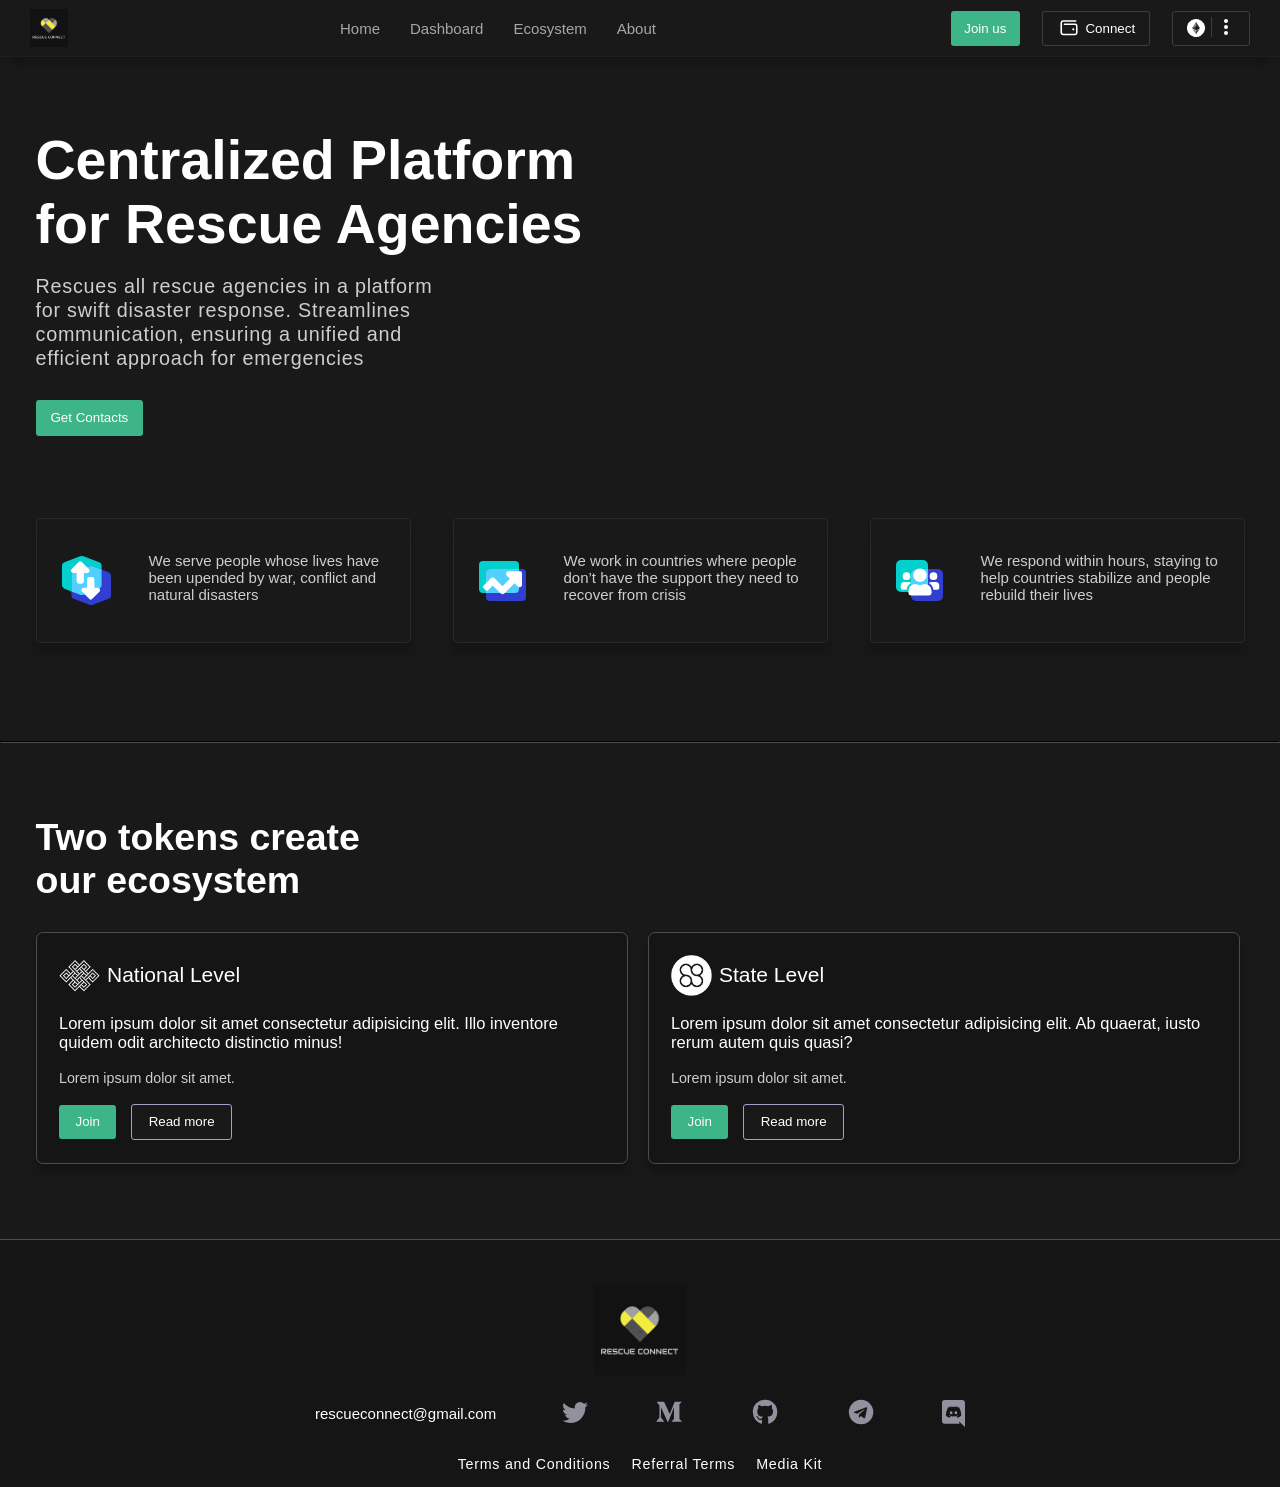
==== index.html @ bce7a572 "Add files via upload" ====
<!DOCTYPE html>
<html lang="en">

<head>
  <meta charset="UTF-8">
  <meta name="viewport" content="width=device-width, initial-scale=1.0">
  <title>Rescue Connect</title>

  <link rel="icon" type="image/x-icon" href="./images/favicon.ico">

  <link rel="stylesheet" href="./styles/header.css">
  <link rel="stylesheet" href="./styles/footer.css">
  <link rel="stylesheet" href="./styles/general.css">
  <link rel="stylesheet" href="./styles/utility.css">

  <link rel="stylesheet" href="./styles/page/home.css">

  <script defer src="./script.js"></script>
</head>

<body>
  <header>
    <nav class="sidebar-nav">
      <div class="sidebar-head">
        <a href="./index.html">
          <span class="sidebar-logo-content">
            <img src="./images/logo.png" alt="Logo">
            <span></span>
          </span>
        </a>
        <img class="close-menu" src="./images/header/close-menu.svg" alt="Close Sidebar">
      </div>
      <ul>
        <li class="home-link header-link">
          <a href="./index.html">Home</a>
        </li>
        <li class="dashboard-link header-link">
          <a href="./dashboard.html">Dashboard</a>
        </li>
        <!-- <li class="nft-link header-link">
          <a href="#">
            NFT
            <ul>
              <li class="mint-link header-link">Mint</li>
              <li class="stake-link header-link">Stake NFT</li>
            </ul>
          </a>
        </li> -->
        <!-- <li class="earn-link header-link">
          <a href="/stats.html">Stats</a>
        </li> -->
        <!-- <li class="buy-link header-link">
          <a href="#">Buy</a>
        </li> -->
        <li class="referrals-link header-link">
          <a href="#">Referrals</a>
        </li>
        <li class="ecosystem-link header-link">
          <a href="#">Ecosystem</a>
        </li>
        <li class="about-link header-link">
          <a href="#">About</a>
        </li>
      </ul>
    </nav>

    <div class="header-left-section">
      <img class="nav-toggle-btn" src="./images/header/menu-hamburger.svg" alt="Menu Toggle">
      <a href="./index.html">
        <span class="header-logo-content">
          <img src="./images/logo.png" alt="Logo">
          <span></span>
        </span>
      </a>
    </div>

    <nav class="header-nav">
      <ul>
        <li class="home-link header-link">
          <a href="./index.html">Home</a>
        </li>
        <li class="dashboard-link header-link">
          <a href="./dashboard.html">Dashboard</a>
        </li>
        <!-- <li class="nft-link header-link">
          <a href="#nft">NFT</a>
        </li> -->
        <!-- <li class="earn-link header-link">
          <a href="./stats.html">Stats</a>
        </li> -->
        <!-- <li class="buy-link header-link">
          <a href="#buy">Buy</a>
        </li> -->
        <li class="referrals-link header-link">
          <a href="#referrals">Referrals</a>
        </li>
        <li class="ecosystem-link header-link">
          <a href="#ecosystem">Ecosystem</a>
        </li>
        <li class="about-link header-link">
          <a href="#about">About</a>
        </li>
      </ul>
    </nav>

    <div class="header-right-section">
      <button class="trade-btn | primary-btn green-btn">
        Join us
      </button>
      <button class="connect-btn-large connect-btn | primary-btn black-btn gray-btn">
        <img src="images/header/connect-wallet.svg">
        <span>
          Connect
        </span>
      </button>
      <button class="connect-btn-small connect-btn | primary-btn black-btn gray-btn">
        <img src="./images/header/connect-wallet.svg">
        <span>
          Connect
        </span>
      </button>
      <button class="network-btn | primary-btn black-btn gray-btn">
        <img class="network-eth-btn" src="./images/header/ethereum-header.svg">
        <span class="vertical-line"></span>
        <img class="network-more-img" src="./images/header/more-dots.svg">
      </button>
    </div>
  </header>

  <main>
    <section class="main-section">
      <div class="container-1 container">
        <h2>Centralized Platform<br> for Rescue Agencies</h2>
        <p>Rescues all rescue agencies in a platform for swift disaster response. Streamlines communication, ensuring a unified and efficient approach for emergencies</p>
        <button class="primary-btn green-btn home-btn">
          Get Contacts
        </button>
      </div>

      <div class="container-2 container">
        <div class="card">
          <img src="images/home/trading-volume.svg">
          <div class="card-content">
            <p>We serve people whose lives have been upended by war, conflict and natural disasters</p>
            <span></span>
          </div>
        </div>
        <div class="card">
          <img src="images/home/open-interest.svg">
          <div class="card-content">
            <p>We work in countries where people don’t have the support they need to recover from crisis</p>
            <span></span>
          </div>
        </div>
        <div class="card">
          <img src="images/home/total-users.svg">
          <div class="card-content">
            <p>We respond within hours, staying to help countries stabilize and people rebuild their lives</p>
            <span></span>
          </div>
        </div>
      </div>
    </section>

    <hr>

    <!-- <section class="benifits-section">
      <div class="container-1 container">
        <div>
          <div class="card-head">
            <img src="images/home/liquidation-risks.svg">
            <span>Reduce Liquidation Risks</span>
          </div>
          <span class="card-description">
            An aggregate of high-quality price feeds determine when liquidations occur. This keeps positions safe from
            temporary wicks.
          </span>
        </div>
        <div>
          <div class="card-head">
            <img src="images/home/save-on-costs.svg">
            <span>Save on Costs</span>
          </div>
          <span class="card-description">
            Enter and exit positions with minimal spread and zero price impact. Get the
            optimal price without
            incurring additional costs.
          </span>
        </div>
        <div>
          <div class="card-head">
            <img src="images/home/simple-swaps.svg">
            <span>Simple Swaps</span>
          </div>
          <span class="card-description">
            Open positions through a simple swap interface. Conveniently swap from any
            supported asset into the
            position of your
            choice.
          </span>
        </div>
      </div>
    </section> -->

    <section class="token-section">
      <p class="token-section-heading container">Two tokens create <br> our ecosystem</p>
      <div class="container-1 container">
        <div class="card">
          <div class="card-head">
            <img src="images/home/romi.png">
            <span>National Level</span>
          </div>
          <div class="card-options">
            <p class="card-description">Lorem ipsum dolor sit amet consectetur adipisicing elit. Illo inventore quidem odit architecto distinctio minus!
            </p>
            <p class="card-apr">Lorem ipsum dolor sit amet.
            </p>
            <div class="card-actions">
              <button class="primary-btn green-btn card-btn">Join</button>
              <button class="primary-btn black-btn card-btn">Read more</button>
            </div>
          </div>
        </div>
        <div class="card">
          <div class="card-head">
            <img src="images/home/zlp.png">
            <span>State Level</span>
          </div>
          <div class="card-options">
            <p class="card-description">Lorem ipsum dolor sit amet consectetur adipisicing elit. Ab quaerat, iusto rerum autem quis quasi?</p>
            <p class="card-apr">Lorem ipsum dolor sit amet.</p>
            <div class="card-actions">
              <button class="primary-btn green-btn card-btn">Join</button>
              <button class="primary-btn black-btn card-btn">Read more</button>
            </div>
          </div>
        </div>
      </div>
    </section>
  </main>

  <footer>
    <div class="footer-logo">
      <img src="./images/logo.png" alt="Logo">
      <span></span>
    </div>
    <div class="social-links">
      <a href="#">
        rescueconnect@gmail.com
      </a>
      <a href="#">
        <img class="twitter-img" src="./images/social-icons/Twitter.svg">
      </a>
      <a href="#">
        <img class="medium-img" src="./images/social-icons/Medium.svg">
      </a>
      <a href="#">
        <img class="github-img" src="./images/social-icons/Github.svg">
      </a>
      <a href="#">
        <img class="telegram-img" src="./images/social-icons/Telegram.svg">
      </a>
      <a href="#">
        <img class="discord-img" src="./images/social-icons/Discord.svg">
      </a>
    </div>
    <div class="other-links">
      <a href="">Terms and Conditions</a>
      <a href="">Referral Terms</a>
      <a href="">Media Kit</a>
    </div>
  </footer>
</body>

</html>
---- styles/header.css ----
header {
  display: flex;
  justify-content: space-between;
  align-items: center;
  height: 3.8rem;
  border-bottom: 0.7px solid rgb(31, 31, 31);
  overflow: hidden;
  padding: 0.7rem 2rem;
  box-shadow: 0px 17px 9px -10px rgba(0, 0, 0, 0.2);
}
.header-left-section {
  display: flex;
  align-items: center;
  white-space: nowrap;
}
.nav-toggle-btn {
  display: none;
}

.header-logo-content {
  display: flex;
  align-items: center;
}
.header-logo-content img {
  height: 2.5rem;
}
.header-logo-content span {
  font-family: "ff-logo", sans-serif, Arial;
  font-size: 1.5rem;
}

.header-nav ul {
  display: flex;
}
.header-nav ul li,
.sidebar-nav ul li {
  list-style: none;
  padding: 0 1rem;
}
.header-nav li a,
.sidebar-nav li a {
  color: rgb(167, 167, 169);
}
.header-nav li a:hover,
.sidebar-nav li a:hover {
  color: rgb(238, 238, 238);
}

.sidebar-nav {
  display: none;
  opacity: 0;
}

.header-right-section {
  display: flex;
}
.header-right-section button {
  margin-left: 1.5rem;
}
.connect-btn {
  display: flex;
  align-items: center;
  justify-content: center;
  column-gap: 0.3rem;
}
.connect-btn-large {
  display: flex;
}
.connect-btn-small {
  display: none;
}
.network-btn {
  white-space: nowrap;
}
.network-eth-btn {
  height: 1.2rem;
  margin-right: 0.2rem;
}
.header-logo-content, .sidebar-logo-content {
  color: transparent;
}

@media (max-width: 1300px) {
  .nft-link,
  .buy-link,
  .referrals-link {
    display: none;
  }
}
@media (max-width: 1024px) {
  header {
    padding: 0.9rem 1rem 0.9rem 1.7rem;
  }
  .header-nav {
    display: none;
  }

  .sidebar-nav {
    display: flex;
    justify-content: flex-start;
    flex-direction: column;
    padding: 1rem 0;
    position: fixed;
    width: 20.7rem;
    left: -100%;
    top: 0;
    bottom: 0;
    opacity: 1;
    background-color: rgba(25, 25, 25, 0.87);
    box-shadow: 0.8rem 0.3rem 0.6rem rgba(0, 0, 0, 0.15);
    transition: 0.25s all ease-in-out;
    backdrop-filter: blur(1.2rem);
  }
  .open-nav {
    left: 0;
  }
  .sidebar-head {
    display: flex;
    padding-left: 0.4rem;
    align-items: center;
    justify-content: space-between;
  }
  .sidebar-logo-content {
    display: flex;
    align-items: center;
  }
  .sidebar-logo-content img {
    height: 2rem;
  }
  .sidebar-logo-content span {
    font-family: "ff-logo", sans-serif, Arial;
    font-size: 0.9rem;
  }
  .close-menu {
    height: 1.35rem;
    padding-right: 1.5rem;
  }
  .nav-toggle-btn {
    display: block;
    width: 1.2rem;
    margin-right: 1rem;
  }
  .header-logo-content img {
    height: 1.8rem;
  }
  .header-logo-content span {
    font-size: 0.7rem;
  }
  .header-right-section button {
    margin-left: 1rem;
  }
  .sidebar-nav ul {
    padding: 0.7rem 0;
  }
  .nft-link .stake-link {
    margin-bottom: 0rem;
  }
  ul .earn-link {
    margin-top: 0;
  }
  .header-link {
    display: block;
    font-size: 0.95rem;
    font-weight: 200;
    margin: 2rem 0;
  }
  .header-link a,
  .nft-link li {
    color: rgb(167, 167, 169);
  }

  .connect-btn-large {
    display: none;
  }
  .connect-btn-small {
    display: flex;
  }
}
@media (max-width: 768) {
}
@media (max-width: 500px) {
  header {
    padding: 0.7rem;
  }
  .header-right-section button {
    margin-left: 0.5rem;
  }
}
@media (max-width: 425px) {
  header {
    padding: 0.7rem 0.3rem 0.7rem 0.6rem;
  }
  .nav-toggle-btn {
    width: 1rem;
    margin-right: 0.2rem;
  }
  .header-right-section button {
    padding: 0.3rem 0.3rem;
  }
}
@media (max-width: 350px) {
  /* header {
    padding: 0.1rem 0.5rem 0.9rem 1.7rem;
  } */
  .connect-btn-small img {
    display: none;
  }
}
@media (max-width: 320px) {
  .header-right-section button {
    padding: 0.3rem 0.1rem;
  }
}
---- styles/footer.css ----
footer {
  border-top: 1px solid rgb(77, 77, 78);
  background-color: rgb(21, 21, 21);
  width: 100%;
  padding-top: 3rem;
}
.footer-logo {
  display: flex;
  align-items: center;
  justify-content: center;
}
.footer-logo img {
  height: 6rem;
}
.footer-logo span {
  font-family: "ff-logo", sans-serif, Arial;
  font-size: 1.7rem;
}

.social-links {
  padding-top: 1.5rem;
  display: flex;
  align-items: center;
  justify-content: center;
}
.social-links a {
  margin: 0 2.2rem;
}
.social-links .medium-img,
.social-links .github-img,
.social-links .telegram-img {
  height: 2rem;
}
.social-links .twitter-img {
  height: 1.4rem;
}
.social-links .discord-img {
  margin-top: 0.2rem;
  height: 1.75rem;
}

.other-links {
  padding-top: 1.7rem;
  padding-bottom: 1rem;
  display: flex;
  justify-content: center;
}
.other-links a {
  font-size: 0.95rem;
  letter-spacing: 0.05rem;
  margin: 0 0.7rem;
}

@media (max-width: 900px) {
  .social-links a {
    margin: 0 1rem;
  }
}
@media (max-width: 580px) {
  footer {
    padding-top: 1.7rem;
  }
  .social-links a {
    margin: 0 0.7rem;
  }
  .other-links {
    flex-direction: column;
    row-gap: 0.5rem;
    align-items: center;
    padding-top: 1.2rem;
  }
}
---- styles/general.css ----
@font-face {
  font-family: "ff-logo";
  src: url(fonts/Nesobrite-Book.ttf);
}

*,
:after,
:before {
  box-sizing: border-box;
  padding: 0;
  margin: 0;
}
* {
  color: white;
  text-decoration: none;
}
html {
  font-size: 15px;
}
body {
  background-color: rgb(25, 25, 25);
  font-family: sans-serif;
}
hr {
  border-color: rgb(77, 77, 78);
  left: 0;
  right: 0;
  position: absolute;
  overflow: hidden;
}
---- styles/utility.css ----
.primary-btn {
  color: white;
  padding: 0.3rem 0.9rem;
  outline: none;
  border: 0;
  border-radius: 3px;
  cursor: pointer;
  transition: 0.15s background-color;
}

.green-btn {
  background-color: rgb(62, 180, 137);
}
.green-btn:hover {
  background-color: rgb(32, 122, 89);
}

.black-btn {
  border: 1px solid rgb(160, 163, 196);
  background-color: rgb(25, 25, 25);
}
.black-btn:hover {
  background-color: rgb(37, 38, 41);
}

.gray-btn {
  border-color: rgb(61, 61, 61);
}

.vertical-line {
  display: inline-block;
  width: 0.5px;
  height: 1.3rem;
  background: rgb(61, 61, 61);
}

.home-btn {
  padding: 0.7rem 1rem;
}

/* using container class for every item that needs to be in the center and not exceed a certain width */
.container {
  max-width: 85rem;
  padding-left: 2.2rem;
  padding-right: 2.2rem;
  margin: 0 auto;
}

.card {
  background-color: rgb(25, 25, 25);
  border: 1px solid rgb(77, 77, 78);
  border-radius: 4px;
}

/* earn.html */
.card-break-line {
  height: 1px;
  width: 100%;
  background-color: rgb(77, 77, 78);
  margin: 0.8rem 0;
}

/* Romi Chart Styling */
.romi-chart-img-main {
  height: 13rem;
  z-index: 1;
}
.romi-chart-circle {
  position: relative;
}
.romi-chart-text {
  position: absolute;
  left: 4.1rem;
  top: 6rem;

  z-index: 2;
}

/* Romi Tooltip Styling */
.romi-tooltip-bottom {
  position: absolute;
  top: 7rem;
  left: 7rem;
  opacity: 0;
  padding: 0.7rem;
  border-radius: 2px;
  background-color: rgb(11, 11, 16);
  font-size: 0.9rem;
  white-space: nowrap;
  transition: all 0.15s linear;
}
.romi-chart-circle:hover .romi-tooltip-bottom {
  opacity: 1;
  transform: translate(-1rem, 0);
}
.romi-tooltip-bottom::before {
  content: "";
}

.romi-tooltip-top {
  position: absolute;
  top: 2.5rem;
  left: 1rem;
  opacity: 0;
  padding: 0.7rem;
  border-radius: 2px;
  background-color: rgb(11, 11, 16);
  font-size: 0.9rem;
  white-space: nowrap;
  transition: all 0.15s linear;
}
.romi-chart-circle:hover .romi-tooltip-top {
  opacity: 1;
  transform: translate(-1rem, 0);
}
.romi-tooltip-top::before {
  content: "";
}

/* ZLP Chart Styling */
.zlp-chart {
  display: flex;
  position: relative;
  column-gap: 0.2rem;
  margin: 0 1.7rem;
}
.zlp-chart-left {
  position: relative;
  width: 5rem;
  height: 10rem;
  border-bottom-left-radius: 5rem;
  border-top-left-radius: 5rem;
  border: 0.6rem solid rgb(39, 117, 202);
  border-right: 0;
  box-sizing: border-box;
}
.zlp-chart-text {
  position: absolute;
  top: 4.5rem;
  left: 2.5rem;
}
.zlp-chart-right {
  position: relative;
  width: 5rem;
  height: 10rem;
  border-bottom-right-radius: 5rem;
  border-top-right-radius: 5rem;
  border: 0.6rem solid rgb(96, 98, 166);
  border-left: 0;
  box-sizing: border-box;
}

/* ZLP Tooltip Styling */
.chart {
  appearance: none;
  cursor: pointer;
}
.zlp-tooltip-left {
  position: absolute;
  top: 1rem;
  left: -2rem;
  opacity: 0;
  padding: 0.7rem;
  border-radius: 2px;
  background-color: rgb(11, 11, 16);
  font-size: 0.9rem;
  white-space: nowrap;
  transition: all 0.15s linear;
}
.zlp-chart-left:hover .zlp-tooltip-left {
  opacity: 1;
  transform: translate(-1rem, 0);
}
.zlp-tooltip-left::before {
  content: "";
}

.zlp-tooltip-right {
  position: absolute;
  top: 6rem;
  right: -2rem;
  opacity: 0;
  padding: 0.7rem;
  border-radius: 2px;
  background-color: rgb(11, 11, 16);
  font-size: 0.9rem;
  white-space: nowrap;
  transition: all 0.15s linear;
}
.zlp-chart-right:hover .zlp-tooltip-right {
  opacity: 1;
  transform: translate(1rem, 0);
}
---- styles/page/home.css ----
.main-section .container-1 {
  padding-top: 4.7rem;
}
.main-section .container-1 h2 {
  padding-bottom: 1.2rem;
  font-size: 3.7rem;
}
.main-section .container-1 p {
  font-size: 1.32rem;
  line-height: 1.6rem;
  letter-spacing: 0.05rem;
  padding-bottom: 2rem;
  color: rgb(206, 206, 206);
  max-width: 27rem;
}

.main-section .container-2 {
  display: flex;
  flex-wrap: wrap;
  justify-content: space-between;
  width: 100%;
  padding-top: 4.5rem;
  padding-bottom: 5.5rem;
}
.main-section .container-2 .card {
  display: flex;
  align-items: center;
  width: 100%;
  max-width: 25rem;
  padding: 2.2rem 0;
  margin: 1rem 0;
  border-radius: 4px;
  border: 1px solid rgb(40, 40, 40);
  box-shadow: 0 0.7rem 0.8rem rgba(0, 0, 0, 0.2);
}
.main-section .container-2 .card img {
  margin-left: 1.7rem;
  margin-right: 2.5rem;
}
.main-section .container-2 .card .card-content {
  display: flex;
  flex-direction: column;
}
.main-section .container-2 .card .card-content p {
  font-size: 1rem;
  color: rgb(206, 206, 206);
}
.main-section .container-2 .card .card-content span {
  font-size: 1.75rem;
  padding-top: 0.2rem;
  padding-bottom: 0.2rem;
}

.benifits-section .container-1 {
  display: flex;
  /* align-items: center; */
  justify-content: space-between;
  flex-wrap: wrap;
  padding-top: 4rem;
  padding-bottom: 4rem;
}
.benifits-section .container-1 > div {
  padding: 1.55rem 0;
}
.benifits-section .card-head {
  display: flex;
  align-items: center;
  padding-bottom: 1rem;
}
.benifits-section .card-head span {
  font-size: 1.5rem;
  padding-left: 0.9rem;
}
.benifits-section .card-description {
  display: block;
  font-size: 1.1rem;
  color: rgb(206, 206, 206);
  letter-spacing: 0.03rem;
  max-width: 20rem;
}

.token-section {
  padding-top: 5rem;
  padding-bottom: 5rem;
}
.token-section-heading {
  font-size: 2.5rem;
  font-weight: bold;
  margin-bottom: 2rem;
}
.token-section .container-1 {
  display: grid;
  padding-top: 0;
  padding-bottom: 0;
  grid-column-gap: 1rem;
  grid-template-columns: 1fr 1fr;
}
.token-section .container-1 .card {
  padding: 1.5rem;
  max-width: 39.5rem;
  background-color: rgb(21, 21, 21);
  border: 1px solid rgb(77, 77, 78);
  border-radius: 7px;
  box-shadow: 0 8px 10px rgba(0, 0, 0, 0.25);
}
.token-section .container-1 .card .card-head {
  display: flex;
  align-items: center;
}
.token-section .container-1 .card .card-head img {
  height: 2.7rem;
  padding-right: 0.5rem;
}
.token-section .container-1 .card .card-head span {
  font-size: 1.4rem;
}
.token-section .card-description {
  font-size: 1.1rem;
  padding-top: 1.2rem;
}
.token-section .card-apr {
  font-size: 0.95rem;
  color: rgb(206, 206, 206);
  padding-top: 1.2rem;
}
.token-section .card-btn {
  padding: 0.65rem 1.1rem;
  margin-right: 0.7rem;
}
.token-section .card-actions {
  padding-top: 1.2rem;
}

@media (max-width: 1000px) {
  .token-section .card-actions {
    display: flex;
    flex-direction: column;
  }
  .token-section .card-btn {
    margin-right: 0;
  }
  .token-section .card-btn:first-of-type {
    margin-bottom: 0.7rem;
  }
}
@media (max-width: 750px) {
  .token-section .container-1 {
    display: grid;
    grid-row-gap: 1rem;
    grid-template-columns: 1fr;
  }
}
@media (max-width: 605px) {
  .container {
    padding-left: 1.2rem;
    padding-right: 1.2rem;
  }
}
@media (max-width: 500px) {
  .main-section .container-1 h2 {
    font-size: 2.8rem;
  }
}
@media (max-width: 425px) {
  .main-section .container-1 h2 {
    font-size: 2.7rem;
  }
  .main-section .container-1 p {
    font-size: 1.2rem;
  }
}
@media (max-width: 320px) {
  .main-section .container-1 h2 {
    font-size: 2rem;
  }
}
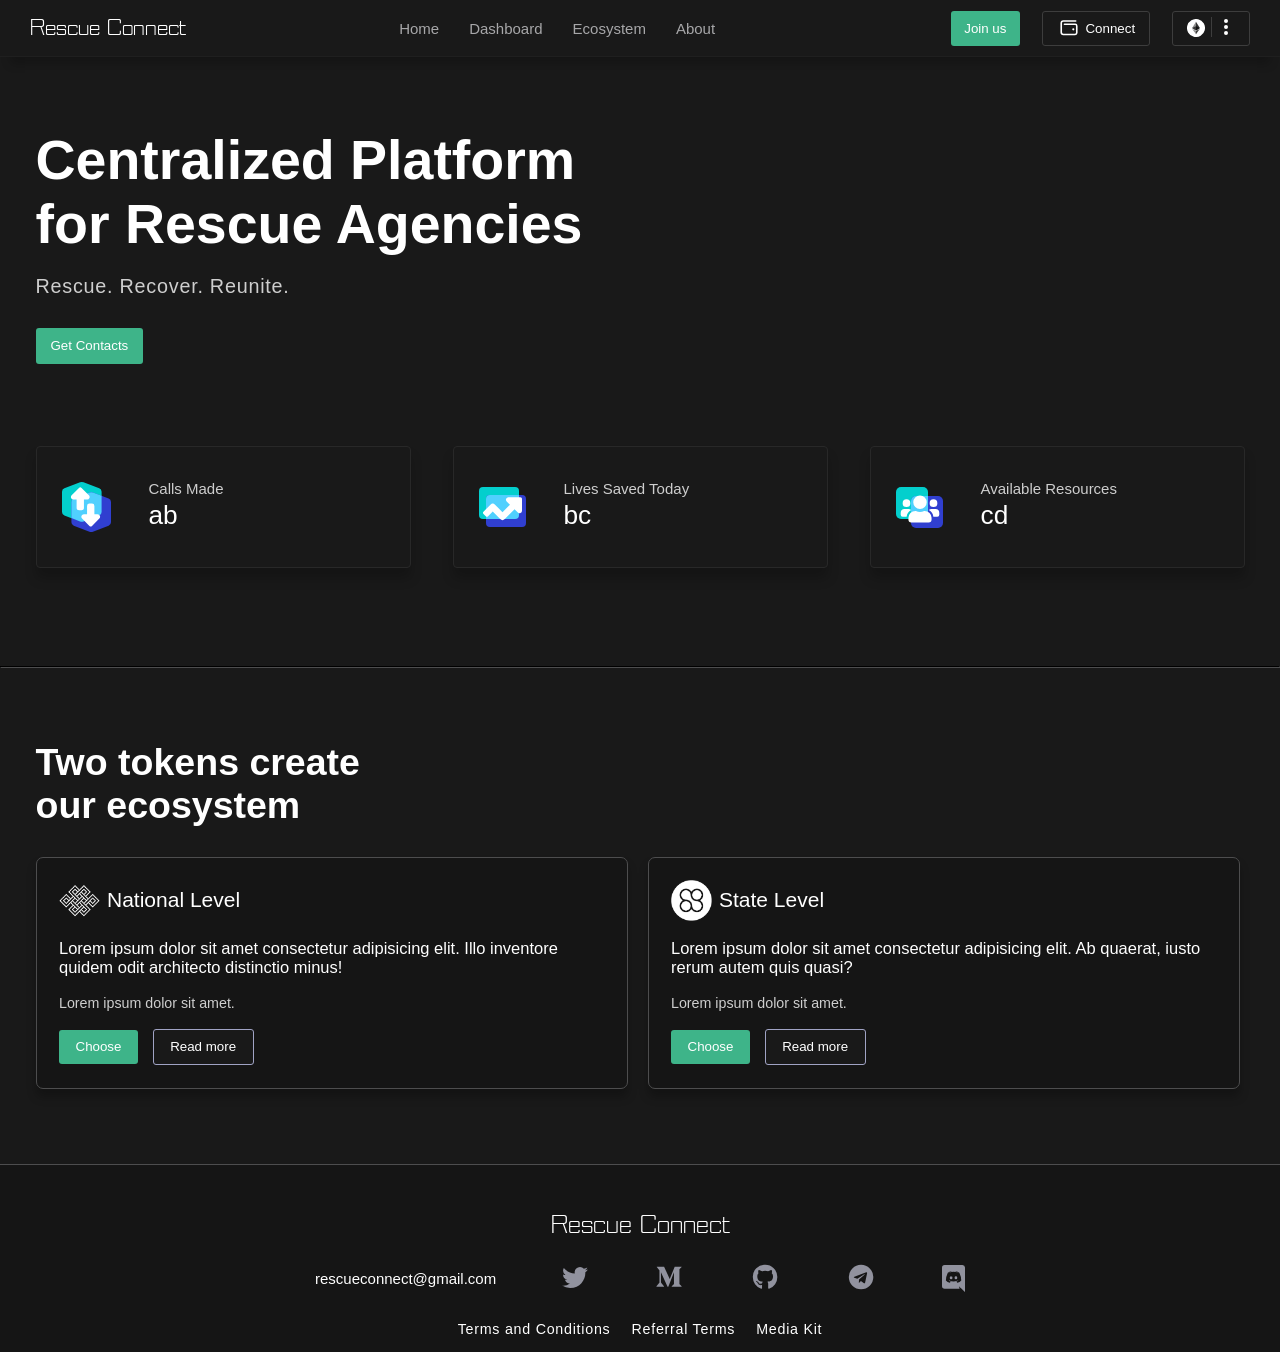
==== commit 24460b8e: "index file updation" ====
--- a/index.html
+++ b/index.html
@@ -24,8 +24,8 @@
       <div class="sidebar-head">
         <a href="./index.html">
           <span class="sidebar-logo-content">
-            <img src="./images/logo.png" alt="Logo">
-            <span></span>
+            <!-- <img src="images/romi-finance-logo.png" alt="Logo"> -->
+            <span>Rescue Connect</span>
           </span>
         </a>
         <img class="close-menu" src="./images/header/close-menu.svg" alt="Close Sidebar">
@@ -68,8 +68,8 @@
       <img class="nav-toggle-btn" src="./images/header/menu-hamburger.svg" alt="Menu Toggle">
       <a href="./index.html">
         <span class="header-logo-content">
-          <img src="./images/logo.png" alt="Logo">
-          <span></span>
+          <!-- <img src="./images/logo.png" alt="Logo"> -->
+          <span>Rescue Connect</span>
         </span>
       </a>
     </div>
@@ -131,7 +131,7 @@
     <section class="main-section">
       <div class="container-1 container">
         <h2>Centralized Platform<br> for Rescue Agencies</h2>
-        <p>Rescues all rescue agencies in a platform for swift disaster response. Streamlines communication, ensuring a unified and efficient approach for emergencies</p>
+        <p>Rescue. Recover. Reunite.</p>
         <button class="primary-btn green-btn home-btn">
           Get Contacts
         </button>
@@ -141,22 +141,22 @@
         <div class="card">
           <img src="images/home/trading-volume.svg">
           <div class="card-content">
-            <p>We serve people whose lives have been upended by war, conflict and natural disasters</p>
-            <span></span>
+            <p>Calls Made</p>
+            <span>ab</span>
           </div>
         </div>
         <div class="card">
           <img src="images/home/open-interest.svg">
           <div class="card-content">
-            <p>We work in countries where people don’t have the support they need to recover from crisis</p>
-            <span></span>
+            <p>Lives Saved Today</p>
+            <span>bc</span>
           </div>
         </div>
         <div class="card">
           <img src="images/home/total-users.svg">
           <div class="card-content">
-            <p>We respond within hours, staying to help countries stabilize and people rebuild their lives</p>
-            <span></span>
+            <p>Available Resources</p>
+            <span>cd</span>
           </div>
         </div>
       </div>
@@ -211,12 +211,13 @@
             <span>National Level</span>
           </div>
           <div class="card-options">
-            <p class="card-description">Lorem ipsum dolor sit amet consectetur adipisicing elit. Illo inventore quidem odit architecto distinctio minus!
+            <p class="card-description">Lorem ipsum dolor sit amet consectetur adipisicing elit. Illo inventore quidem
+              odit architecto distinctio minus!
             </p>
             <p class="card-apr">Lorem ipsum dolor sit amet.
             </p>
             <div class="card-actions">
-              <button class="primary-btn green-btn card-btn">Join</button>
+              <button class="primary-btn green-btn card-btn">Choose</button>
               <button class="primary-btn black-btn card-btn">Read more</button>
             </div>
           </div>
@@ -227,10 +228,11 @@
             <span>State Level</span>
           </div>
           <div class="card-options">
-            <p class="card-description">Lorem ipsum dolor sit amet consectetur adipisicing elit. Ab quaerat, iusto rerum autem quis quasi?</p>
+            <p class="card-description">Lorem ipsum dolor sit amet consectetur adipisicing elit. Ab quaerat, iusto rerum
+              autem quis quasi?</p>
             <p class="card-apr">Lorem ipsum dolor sit amet.</p>
             <div class="card-actions">
-              <button class="primary-btn green-btn card-btn">Join</button>
+              <button class="primary-btn green-btn card-btn">Choose</button>
               <button class="primary-btn black-btn card-btn">Read more</button>
             </div>
           </div>
@@ -241,8 +243,8 @@
 
   <footer>
     <div class="footer-logo">
-      <img src="./images/logo.png" alt="Logo">
-      <span></span>
+      <!-- <img src="images/romi-finance-logo.png" alt="Logo"> -->
+      <span>Rescue Connect</span>
     </div>
     <div class="social-links">
       <a href="#">
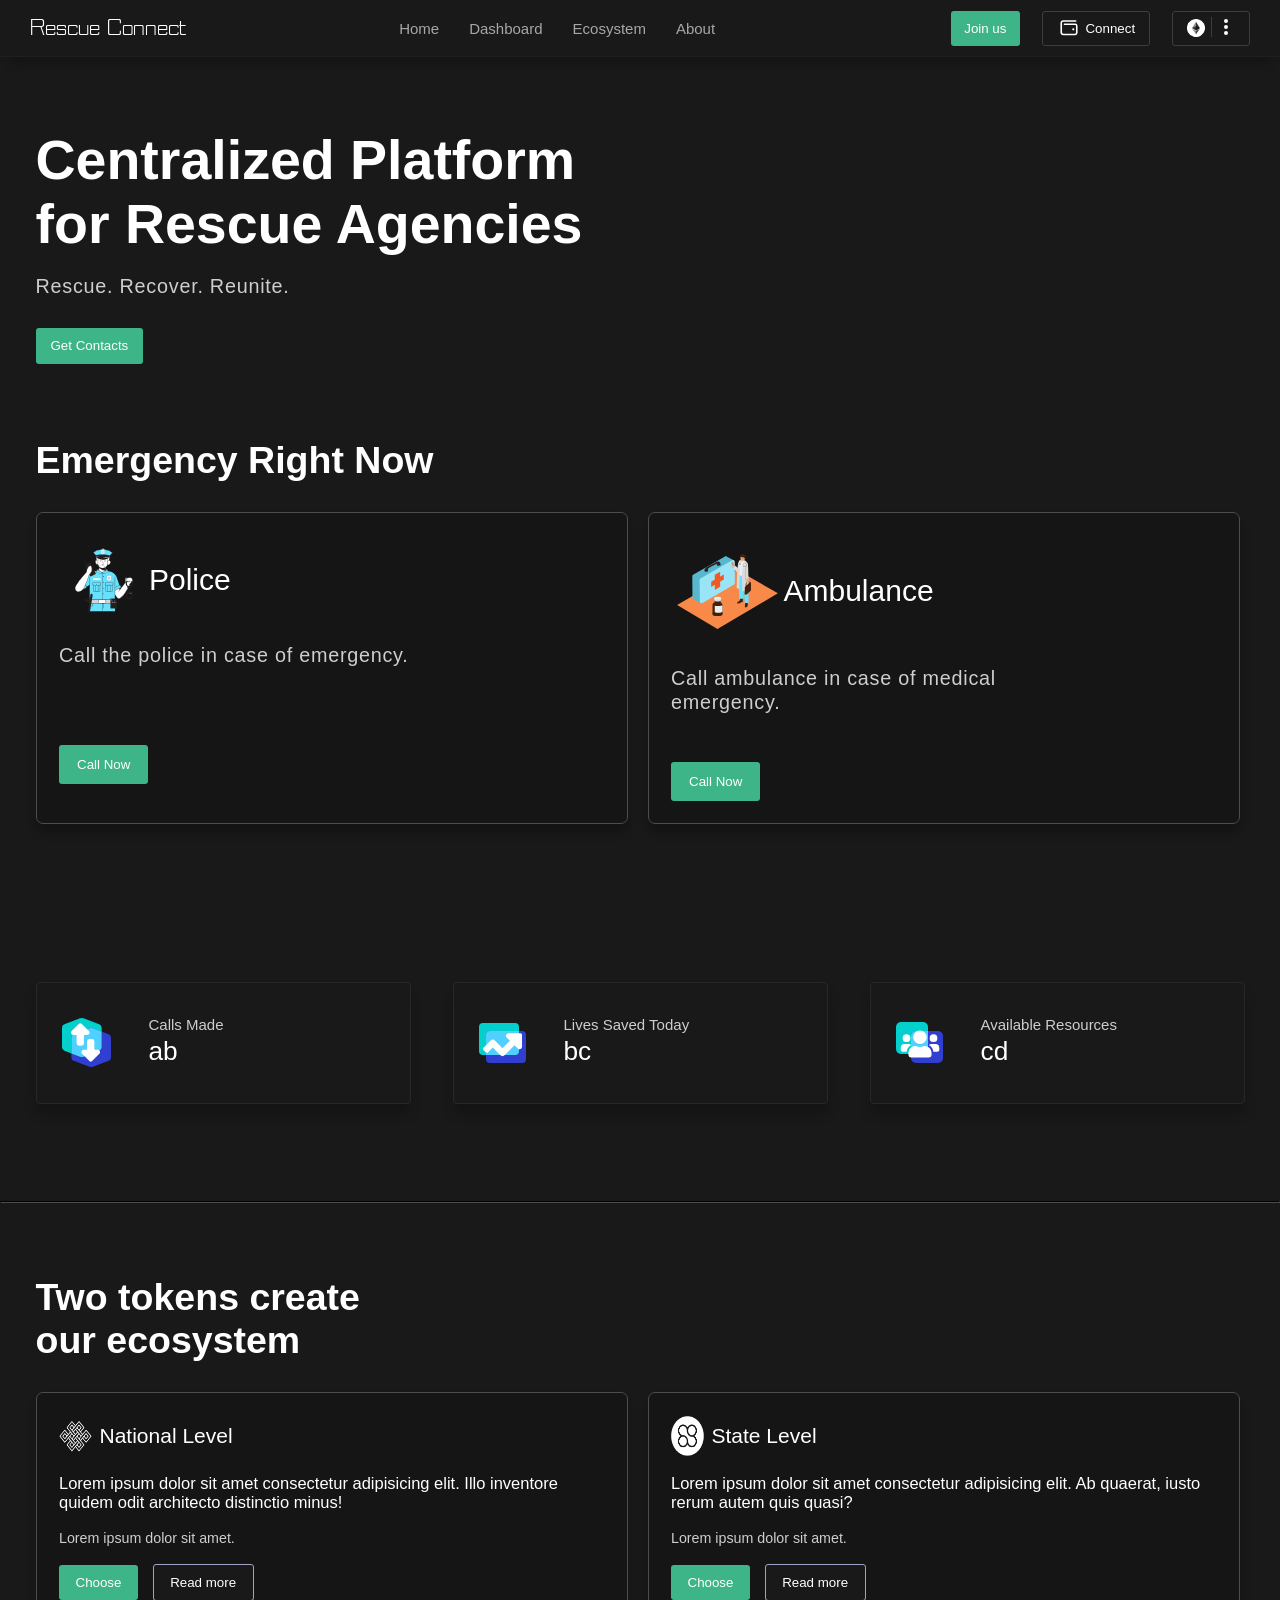
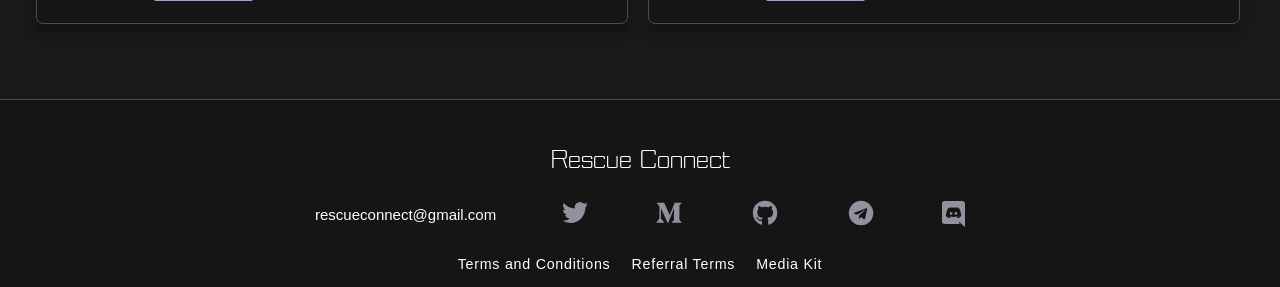
==== commit 46020dcc: "EmergencyHero Section" ====
--- a/index.html
+++ b/index.html
@@ -137,6 +137,39 @@
         </button>
       </div>
 
+      <section class="call-section">
+        <p class="token-section-heading container">Emergency Right Now</p>
+        <div class="container-1 container">
+          <div class="card">
+            <div class="card-head">
+              <img class="call-police-img" src="images/home/police.svg">
+              <span>Police</span>
+            </div>
+            <div class="card-options">
+              <p class="card-description">Call the police in case of emergency.</p>
+              </p>
+              <div class="card-actions">
+                <button class="primary-btn green-btn" id="call-btn"><a href="tel:+91 8712289614">Call Now</a></button>
+                <!-- <button class="primary-btn black-btn card-btn">Read more</button> -->
+              </div>
+            </div>
+          </div>
+          <div class="card">
+            <div class="card-head">
+              <img class="call-ambulance-img" src="images/home/doctor.svg">
+              <span>Ambulance</span>
+            </div>
+            <div class="card-options">
+              <p class="card-description">Call ambulance in case of medical emergency.</p>
+              <div class="card-actions">
+                <button class="primary-btn green-btn " id="call-btn"><a href="tel:+91 8712289614">Call Now</a></button>
+                <!-- <button class="primary-btn black-btn card-btn">Read more</button> -->
+              </div>
+            </div>
+          </div>
+        </div>
+      </section>
+
       <div class="container-2 container">
         <div class="card">
           <img src="images/home/trading-volume.svg">
--- a/styles/page/home.css
+++ b/styles/page/home.css
@@ -79,23 +79,27 @@
   max-width: 20rem;
 }
 
-.token-section {
+.token-section,
+.call-section {
   padding-top: 5rem;
   padding-bottom: 5rem;
 }
-.token-section-heading {
+.token-section-heading,
+.call-section-heading {
   font-size: 2.5rem;
   font-weight: bold;
   margin-bottom: 2rem;
 }
-.token-section .container-1 {
+.token-section .container-1,
+.call-section .container-1 {
   display: grid;
   padding-top: 0;
   padding-bottom: 0;
   grid-column-gap: 1rem;
   grid-template-columns: 1fr 1fr;
 }
-.token-section .container-1 .card {
+.token-section .container-1 .card,
+.call-section .container-1 .card {
   padding: 1.5rem;
   max-width: 39.5rem;
   background-color: rgb(21, 21, 21);
@@ -103,48 +107,75 @@
   border-radius: 7px;
   box-shadow: 0 8px 10px rgba(0, 0, 0, 0.25);
 }
-.token-section .container-1 .card .card-head {
+.token-section .container-1 .card .card-head,
+.call-section .container-1 .card .card-head {
   display: flex;
   align-items: center;
 }
-.token-section .container-1 .card .card-head img {
+
+.token-section .container .card .card-head img {
   height: 2.7rem;
+  width: 2.7rem;
   padding-right: 0.5rem;
+}
+.card-head .call-police-img {
+  height: 6rem;
+  width: 6rem;
+}
+.card-head .call-ambulance-img {
+  height: 7.5rem;
+  width: 7.5rem;
 }
 .token-section .container-1 .card .card-head span {
   font-size: 1.4rem;
 }
-.token-section .card-description {
+.call-section .container-1 .card .card-head span {
+  font-size: 2rem;
+}
+.token-section .card-description,
+.call-section .card-description {
   font-size: 1.1rem;
   padding-top: 1.2rem;
 }
-.token-section .card-apr {
+.token-section .card-apr,
+.call-section .card-apr {
   font-size: 0.95rem;
   color: rgb(206, 206, 206);
   padding-top: 1.2rem;
 }
-.token-section .card-btn {
+.token-section .card-btn,
+.call-section .card-btn {
   padding: 0.65rem 1.1rem;
   margin-right: 0.7rem;
 }
-.token-section .card-actions {
+.token-section .card-actions,
+.call-section .card-actions {
   padding-top: 1.2rem;
 }
 
+/* Emergency */
+#call-btn {
+  padding: 12px 18px;
+}
+
 @media (max-width: 1000px) {
-  .token-section .card-actions {
+  .token-section .card-actions,
+  .call-section .card-actions {
     display: flex;
     flex-direction: column;
   }
-  .token-section .card-btn {
+  .token-section .card-btn,
+  .call-section .card-btn {
     margin-right: 0;
   }
-  .token-section .card-btn:first-of-type {
+  .token-section .card-btn:first-of-type,
+  .call-section .card-btn:first-of-type {
     margin-bottom: 0.7rem;
   }
 }
 @media (max-width: 750px) {
-  .token-section .container-1 {
+  .token-section .container-1,
+  .call-section .container-1 {
     display: grid;
     grid-row-gap: 1rem;
     grid-template-columns: 1fr;
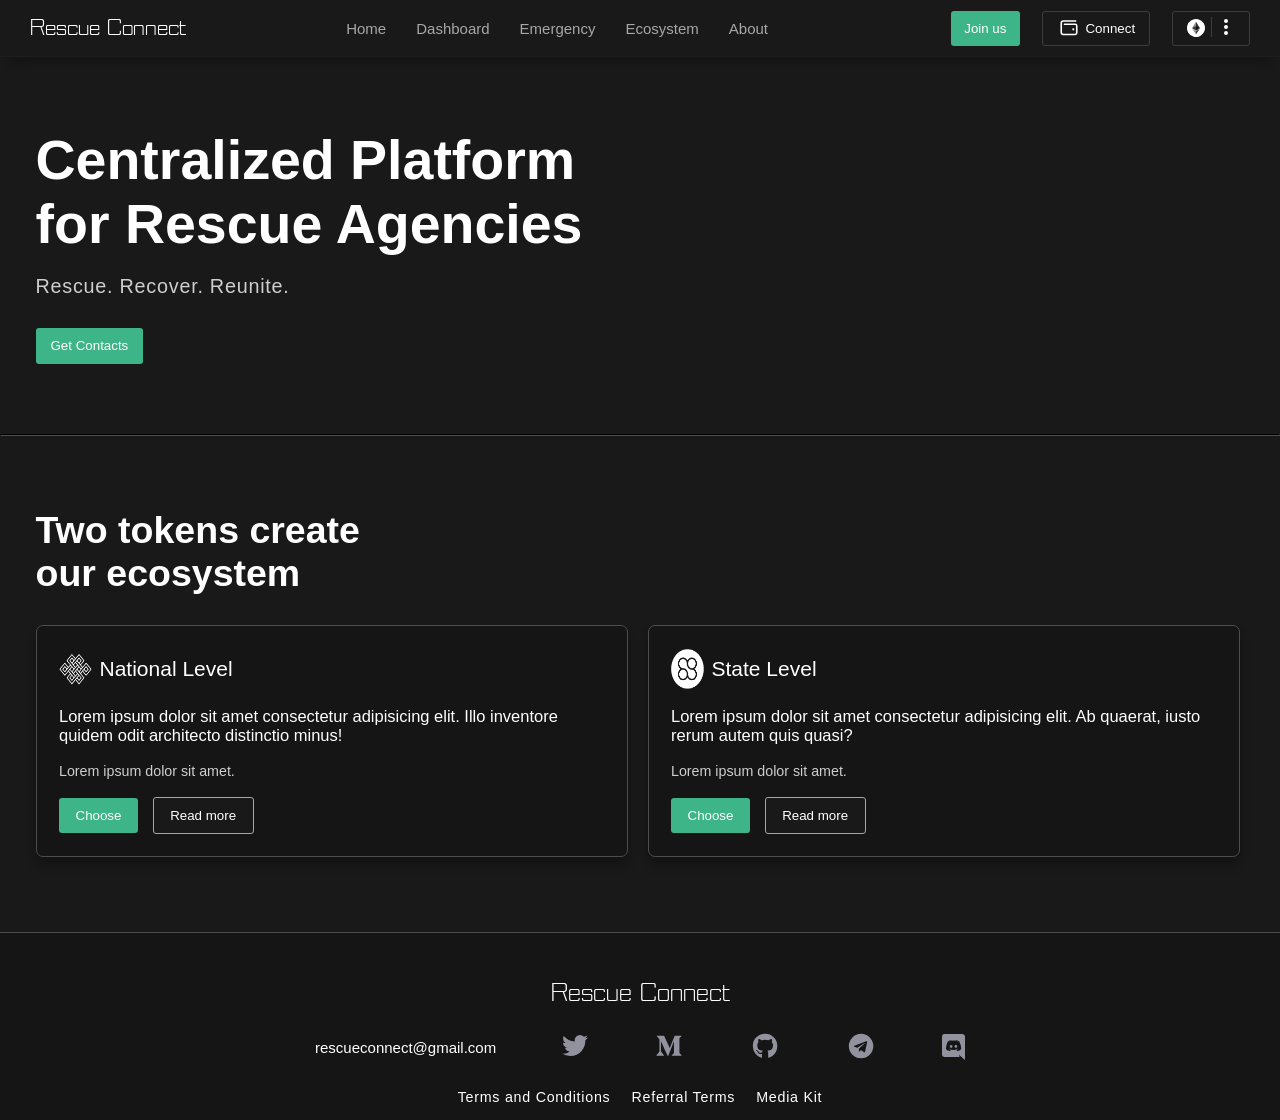
==== commit 941794a1: "Emergency Section in Header" ====
--- a/index.html
+++ b/index.html
@@ -4,7 +4,7 @@
 <head>
   <meta charset="UTF-8">
   <meta name="viewport" content="width=device-width, initial-scale=1.0">
-  <title>Rescue Connect</title>
+  <title>Home | Rescue Connect</title>
 
   <link rel="icon" type="image/x-icon" href="./images/favicon.ico">
 
@@ -37,6 +37,9 @@
         <li class="dashboard-link header-link">
           <a href="./dashboard.html">Dashboard</a>
         </li>
+        <li class="emergency-link header-link">
+          <a href="./emergency.html">Emergency</a>
+        </li>
         <!-- <li class="nft-link header-link">
           <a href="#">
             NFT
@@ -52,9 +55,9 @@
         <!-- <li class="buy-link header-link">
           <a href="#">Buy</a>
         </li> -->
-        <li class="referrals-link header-link">
+        <!-- <li class="referrals-link header-link">
           <a href="#">Referrals</a>
-        </li>
+        </li> -->
         <li class="ecosystem-link header-link">
           <a href="#">Ecosystem</a>
         </li>
@@ -82,6 +85,9 @@
         <li class="dashboard-link header-link">
           <a href="./dashboard.html">Dashboard</a>
         </li>
+        <li class="emergency-link header-link">
+          <a href="./emergency.html">Emergency</a>
+        </li>
         <!-- <li class="nft-link header-link">
           <a href="#nft">NFT</a>
         </li> -->
@@ -91,9 +97,9 @@
         <!-- <li class="buy-link header-link">
           <a href="#buy">Buy</a>
         </li> -->
-        <li class="referrals-link header-link">
+        <!-- <li class="referrals-link header-link">
           <a href="#referrals">Referrals</a>
-        </li>
+        </li> -->
         <li class="ecosystem-link header-link">
           <a href="#ecosystem">Ecosystem</a>
         </li>
@@ -135,63 +141,6 @@
         <button class="primary-btn green-btn home-btn">
           Get Contacts
         </button>
-      </div>
-
-      <section class="call-section">
-        <p class="token-section-heading container">Emergency Right Now</p>
-        <div class="container-1 container">
-          <div class="card">
-            <div class="card-head">
-              <img class="call-police-img" src="images/home/police.svg">
-              <span>Police</span>
-            </div>
-            <div class="card-options">
-              <p class="card-description">Call the police in case of emergency.</p>
-              </p>
-              <div class="card-actions">
-                <button class="primary-btn green-btn" id="call-btn"><a href="tel:+91 8712289614">Call Now</a></button>
-                <!-- <button class="primary-btn black-btn card-btn">Read more</button> -->
-              </div>
-            </div>
-          </div>
-          <div class="card">
-            <div class="card-head">
-              <img class="call-ambulance-img" src="images/home/doctor.svg">
-              <span>Ambulance</span>
-            </div>
-            <div class="card-options">
-              <p class="card-description">Call ambulance in case of medical emergency.</p>
-              <div class="card-actions">
-                <button class="primary-btn green-btn " id="call-btn"><a href="tel:+91 8712289614">Call Now</a></button>
-                <!-- <button class="primary-btn black-btn card-btn">Read more</button> -->
-              </div>
-            </div>
-          </div>
-        </div>
-      </section>
-
-      <div class="container-2 container">
-        <div class="card">
-          <img src="images/home/trading-volume.svg">
-          <div class="card-content">
-            <p>Calls Made</p>
-            <span>ab</span>
-          </div>
-        </div>
-        <div class="card">
-          <img src="images/home/open-interest.svg">
-          <div class="card-content">
-            <p>Lives Saved Today</p>
-            <span>bc</span>
-          </div>
-        </div>
-        <div class="card">
-          <img src="images/home/total-users.svg">
-          <div class="card-content">
-            <p>Available Resources</p>
-            <span>cd</span>
-          </div>
-        </div>
       </div>
     </section>
 
--- a/styles/page/home.css
+++ b/styles/page/home.css
@@ -1,5 +1,6 @@
 .main-section .container-1 {
   padding-top: 4.7rem;
+  padding-bottom: 4.7rem;
 }
 .main-section .container-1 h2 {
   padding-bottom: 1.2rem;
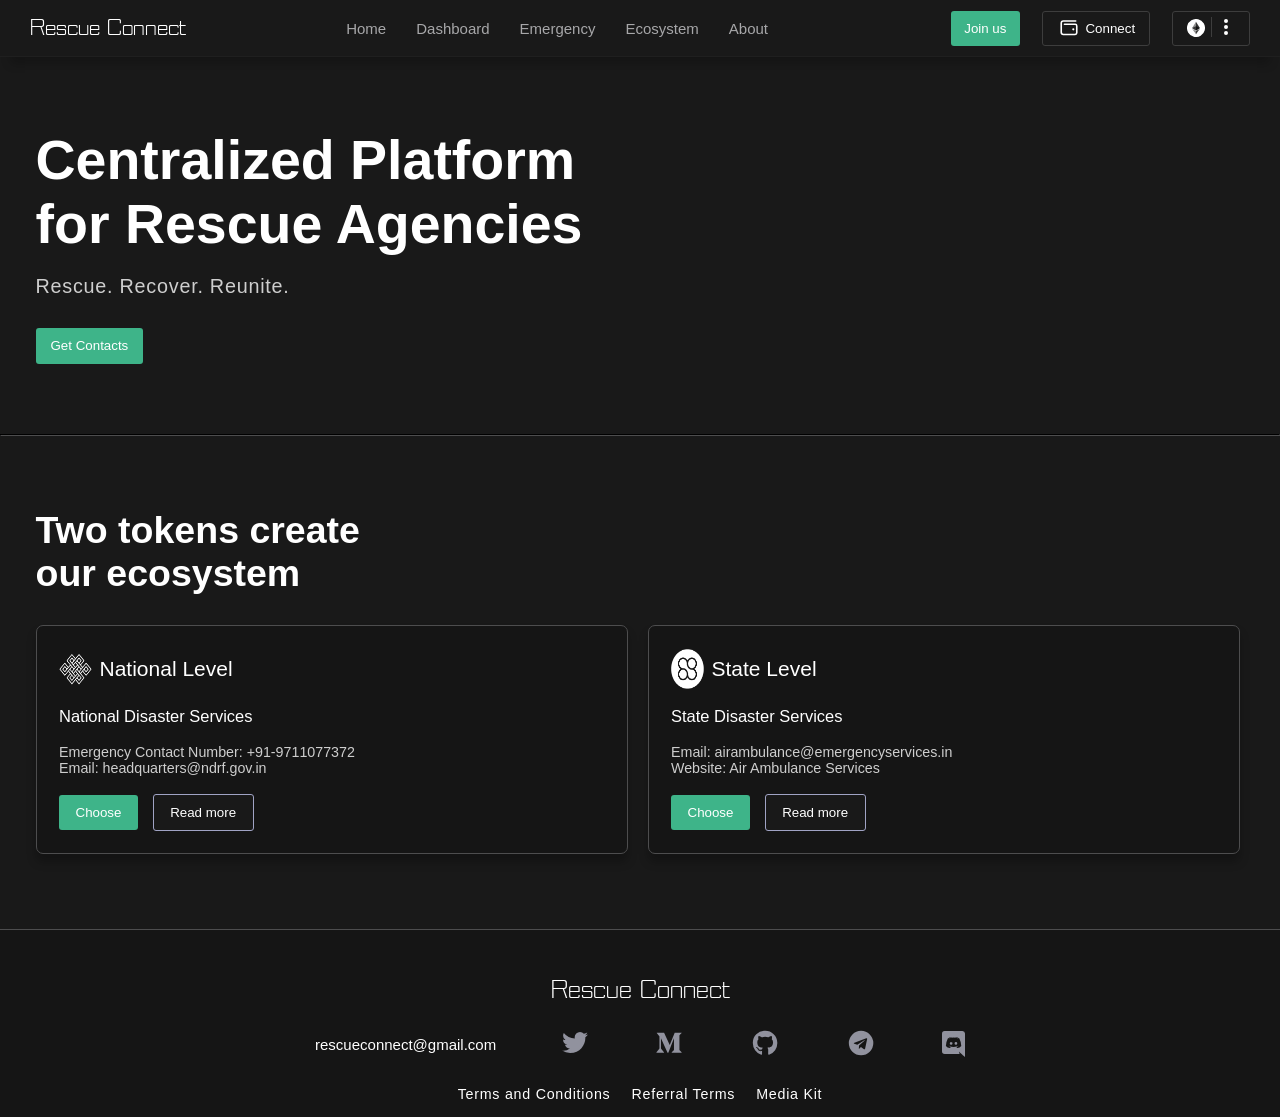
==== commit f97b7812: "stats updation" ====
--- a/index.html
+++ b/index.html
@@ -193,10 +193,13 @@
             <span>National Level</span>
           </div>
           <div class="card-options">
-            <p class="card-description">Lorem ipsum dolor sit amet consectetur adipisicing elit. Illo inventore quidem
-              odit architecto distinctio minus!
-            </p>
-            <p class="card-apr">Lorem ipsum dolor sit amet.
+            <p class="card-description">
+              National Disaster Services
+            </p>
+            <p class="card-apr">
+              Emergency Contact Number: +91-9711077372
+              <br>
+              Email: headquarters@ndrf.gov.in
             </p>
             <div class="card-actions">
               <button class="primary-btn green-btn card-btn">Choose</button>
@@ -210,9 +213,14 @@
             <span>State Level</span>
           </div>
           <div class="card-options">
-            <p class="card-description">Lorem ipsum dolor sit amet consectetur adipisicing elit. Ab quaerat, iusto rerum
-              autem quis quasi?</p>
-            <p class="card-apr">Lorem ipsum dolor sit amet.</p>
+            <p class="card-description">
+              State Disaster Services
+            </p>
+            <p class="card-apr">
+              Email: airambulance@emergencyservices.in
+              <br>
+              Website: Air Ambulance Services
+            </p>
             <div class="card-actions">
               <button class="primary-btn green-btn card-btn">Choose</button>
               <button class="primary-btn black-btn card-btn">Read more</button>
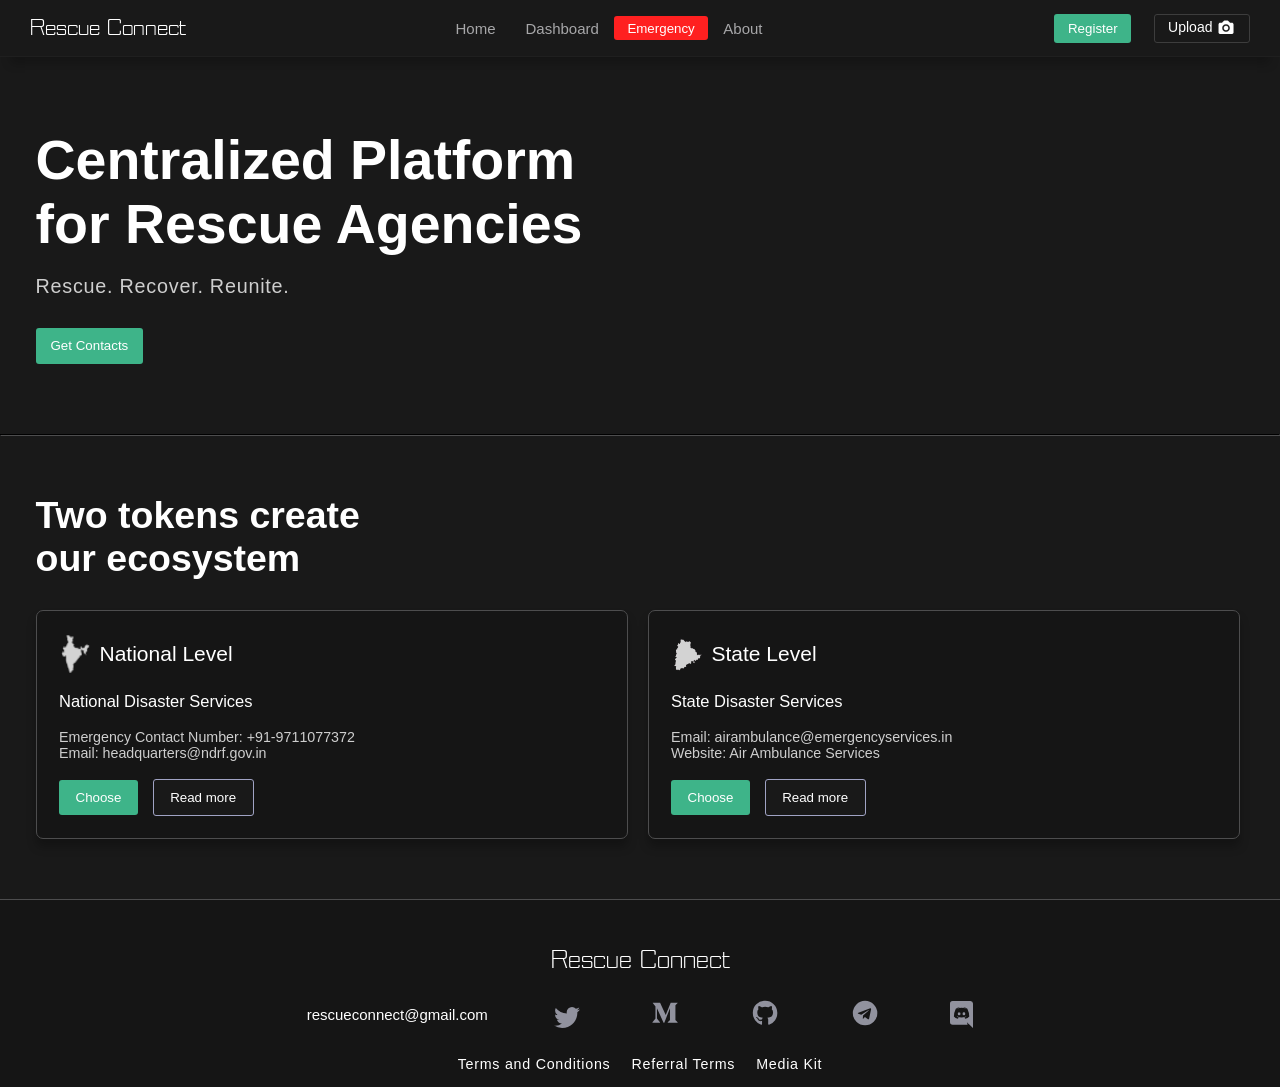
==== commit d4391af6: "few design and content changes" ====
--- a/index.html
+++ b/index.html
@@ -24,7 +24,6 @@
       <div class="sidebar-head">
         <a href="./index.html">
           <span class="sidebar-logo-content">
-            <!-- <img src="images/romi-finance-logo.png" alt="Logo"> -->
             <span>Rescue Connect</span>
           </span>
         </a>
@@ -40,29 +39,8 @@
         <li class="emergency-link header-link">
           <a href="./emergency.html">Emergency</a>
         </li>
-        <!-- <li class="nft-link header-link">
-          <a href="#">
-            NFT
-            <ul>
-              <li class="mint-link header-link">Mint</li>
-              <li class="stake-link header-link">Stake NFT</li>
-            </ul>
-          </a>
-        </li> -->
-        <!-- <li class="earn-link header-link">
-          <a href="/stats.html">Stats</a>
-        </li> -->
-        <!-- <li class="buy-link header-link">
-          <a href="#">Buy</a>
-        </li> -->
-        <!-- <li class="referrals-link header-link">
-          <a href="#">Referrals</a>
-        </li> -->
-        <li class="ecosystem-link header-link">
-          <a href="#">Ecosystem</a>
-        </li>
         <li class="about-link header-link">
-          <a href="#">About</a>
+          <a href="./about.html">About</a>
         </li>
       </ul>
     </nav>
@@ -71,7 +49,6 @@
       <img class="nav-toggle-btn" src="./images/header/menu-hamburger.svg" alt="Menu Toggle">
       <a href="./index.html">
         <span class="header-logo-content">
-          <!-- <img src="./images/logo.png" alt="Logo"> -->
           <span>Rescue Connect</span>
         </span>
       </a>
@@ -85,50 +62,30 @@
         <li class="dashboard-link header-link">
           <a href="./dashboard.html">Dashboard</a>
         </li>
-        <li class="emergency-link header-link">
+        <button class="primary-btn red-btn">
           <a href="./emergency.html">Emergency</a>
-        </li>
-        <!-- <li class="nft-link header-link">
-          <a href="#nft">NFT</a>
-        </li> -->
-        <!-- <li class="earn-link header-link">
-          <a href="./stats.html">Stats</a>
-        </li> -->
-        <!-- <li class="buy-link header-link">
-          <a href="#buy">Buy</a>
-        </li> -->
-        <!-- <li class="referrals-link header-link">
-          <a href="#referrals">Referrals</a>
-        </li> -->
-        <li class="ecosystem-link header-link">
-          <a href="#ecosystem">Ecosystem</a>
-        </li>
+        </button>
         <li class="about-link header-link">
-          <a href="#about">About</a>
+          <a href="./about.html">About</a>
         </li>
       </ul>
     </nav>
 
     <div class="header-right-section">
       <button class="trade-btn | primary-btn green-btn">
-        Join us
+        Register
       </button>
       <button class="connect-btn-large connect-btn | primary-btn black-btn gray-btn">
-        <img src="images/header/connect-wallet.svg">
-        <span>
-          Connect
+        <span style="display: flex; gap: 5px;">
+          <span style="font-size: 14px;">Upload</span>
+          <img class="camera-img" src="./images/home/camera.png">
         </span>
       </button>
       <button class="connect-btn-small connect-btn | primary-btn black-btn gray-btn">
-        <img src="./images/header/connect-wallet.svg">
-        <span>
-          Connect
+        <span style="display: flex; gap: 5px;">
+          <span style="font-size: 14px;">Upload</span>
+          <img class="camera-img" src="./images/home/camera.png">
         </span>
-      </button>
-      <button class="network-btn | primary-btn black-btn gray-btn">
-        <img class="network-eth-btn" src="./images/header/ethereum-header.svg">
-        <span class="vertical-line"></span>
-        <img class="network-more-img" src="./images/header/more-dots.svg">
       </button>
     </div>
   </header>
@@ -146,50 +103,12 @@
 
     <hr>
 
-    <!-- <section class="benifits-section">
-      <div class="container-1 container">
-        <div>
-          <div class="card-head">
-            <img src="images/home/liquidation-risks.svg">
-            <span>Reduce Liquidation Risks</span>
-          </div>
-          <span class="card-description">
-            An aggregate of high-quality price feeds determine when liquidations occur. This keeps positions safe from
-            temporary wicks.
-          </span>
-        </div>
-        <div>
-          <div class="card-head">
-            <img src="images/home/save-on-costs.svg">
-            <span>Save on Costs</span>
-          </div>
-          <span class="card-description">
-            Enter and exit positions with minimal spread and zero price impact. Get the
-            optimal price without
-            incurring additional costs.
-          </span>
-        </div>
-        <div>
-          <div class="card-head">
-            <img src="images/home/simple-swaps.svg">
-            <span>Simple Swaps</span>
-          </div>
-          <span class="card-description">
-            Open positions through a simple swap interface. Conveniently swap from any
-            supported asset into the
-            position of your
-            choice.
-          </span>
-        </div>
-      </div>
-    </section> -->
-
     <section class="token-section">
       <p class="token-section-heading container">Two tokens create <br> our ecosystem</p>
       <div class="container-1 container">
         <div class="card">
           <div class="card-head">
-            <img src="images/home/romi.png">
+            <img src="images/india.png">
             <span>National Level</span>
           </div>
           <div class="card-options">
@@ -209,7 +128,7 @@
         </div>
         <div class="card">
           <div class="card-head">
-            <img src="images/home/zlp.png">
+            <img src="images/telangana.png">
             <span>State Level</span>
           </div>
           <div class="card-options">
@@ -233,28 +152,29 @@
 
   <footer>
     <div class="footer-logo">
-      <!-- <img src="images/romi-finance-logo.png" alt="Logo"> -->
       <span>Rescue Connect</span>
     </div>
     <div class="social-links">
       <a href="#">
         rescueconnect@gmail.com
       </a>
-      <a href="#">
-        <img class="twitter-img" src="./images/social-icons/Twitter.svg">
-      </a>
-      <a href="#">
-        <img class="medium-img" src="./images/social-icons/Medium.svg">
-      </a>
-      <a href="#">
-        <img class="github-img" src="./images/social-icons/Github.svg">
-      </a>
-      <a href="#">
-        <img class="telegram-img" src="./images/social-icons/Telegram.svg">
-      </a>
-      <a href="#">
-        <img class="discord-img" src="./images/social-icons/Discord.svg">
-      </a>
+      <div>
+        <a href="#">
+          <img class="twitter-img" src="./images/social-icons/Twitter.svg">
+        </a>
+        <a href="#">
+          <img class="medium-img" src="./images/social-icons/Medium.svg">
+        </a>
+        <a href="#">
+          <img class="github-img" src="./images/social-icons/Github.svg">
+        </a>
+        <a href="#">
+          <img class="telegram-img" src="./images/social-icons/Telegram.svg">
+        </a>
+        <a href="#">
+          <img class="discord-img" src="./images/social-icons/Discord.svg">
+        </a>
+      </div>
     </div>
     <div class="other-links">
       <a href="">Terms and Conditions</a>
--- a/styles/header.css
+++ b/styles/header.css
@@ -31,6 +31,7 @@
 
 .header-nav ul {
   display: flex;
+  align-items: center;
 }
 .header-nav ul li,
 .sidebar-nav ul li {
@@ -45,11 +46,23 @@
 .sidebar-nav li a:hover {
   color: rgb(238, 238, 238);
 }
+/* .header-nav ul .emergency-link a {
+  color: rgb(255, 25, 25);
+}
+.header-nav ul .emergency-link a:hover {
+  color: white
+} */
 
 .sidebar-nav {
   display: none;
   opacity: 0;
 }
+.sidebar-nav ul .emergency-link a {
+  color: red;
+}
+.sidebar-nav ul .emergency-link a:hover {
+  color: white;
+}
 
 .header-right-section {
   display: flex;
@@ -69,13 +82,9 @@
 .connect-btn-small {
   display: none;
 }
-.network-btn {
-  white-space: nowrap;
-}
-.network-eth-btn {
-  height: 1.2rem;
-  margin-right: 0.2rem;
-}
+.camera-img {
+    height: 18px;
+  }
 .header-logo-content, .sidebar-logo-content {
   color: transparent;
 }
@@ -144,7 +153,7 @@
     height: 1.8rem;
   }
   .header-logo-content span {
-    font-size: 0.7rem;
+    font-size: 1rem;
   }
   .header-right-section button {
     margin-left: 1rem;
@@ -180,7 +189,7 @@
 }
 @media (max-width: 500px) {
   header {
-    padding: 0.7rem;
+    padding: 0.7rem 0.8rem;
   }
   .header-right-section button {
     margin-left: 0.5rem;
@@ -188,20 +197,20 @@
 }
 @media (max-width: 425px) {
   header {
-    padding: 0.7rem 0.3rem 0.7rem 0.6rem;
+    padding: 0.7rem 0.6rem;
   }
   .nav-toggle-btn {
     width: 1rem;
     margin-right: 0.2rem;
   }
+  .camera-img {
+    display: none;
+  }
   .header-right-section button {
     padding: 0.3rem 0.3rem;
   }
 }
 @media (max-width: 350px) {
-  /* header {
-    padding: 0.1rem 0.5rem 0.9rem 1.7rem;
-  } */
   .connect-btn-small img {
     display: none;
   }
--- a/styles/footer.css
+++ b/styles/footer.css
@@ -63,7 +63,7 @@
   .social-links a {
     margin: 0 0.7rem;
   }
-  .other-links {
+  .other-links, .social-links {
     flex-direction: column;
     row-gap: 0.5rem;
     align-items: center;
--- a/styles/utility.css
+++ b/styles/utility.css
@@ -5,7 +5,7 @@
   border: 0;
   border-radius: 3px;
   cursor: pointer;
-  transition: 0.15s background-color;
+  transition: 0.15s all;
 }
 
 .green-btn {
@@ -21,6 +21,13 @@
 }
 .black-btn:hover {
   background-color: rgb(37, 38, 41);
+}
+
+.red-btn {
+  background-color: rgb(255, 32, 32);
+}
+.red-btn:hover {
+  background-color: rgb(255, 84, 84);
 }
 
 .gray-btn {
--- a/styles/page/home.css
+++ b/styles/page/home.css
@@ -80,10 +80,13 @@
   max-width: 20rem;
 }
 
-.token-section,
+.token-section {
+  padding-top: 4rem;
+  padding-bottom: 4rem;
+}
 .call-section {
-  padding-top: 5rem;
-  padding-bottom: 5rem;
+  padding-top: 2rem;
+  padding-bottom: 2rem;
 }
 .token-section-heading,
 .call-section-heading {
@@ -205,4 +208,7 @@
   .main-section .container-1 h2 {
     font-size: 2rem;
   }
-}
+  .main-section .container-1 p {
+    font-size: 1rem;
+  }
+}
